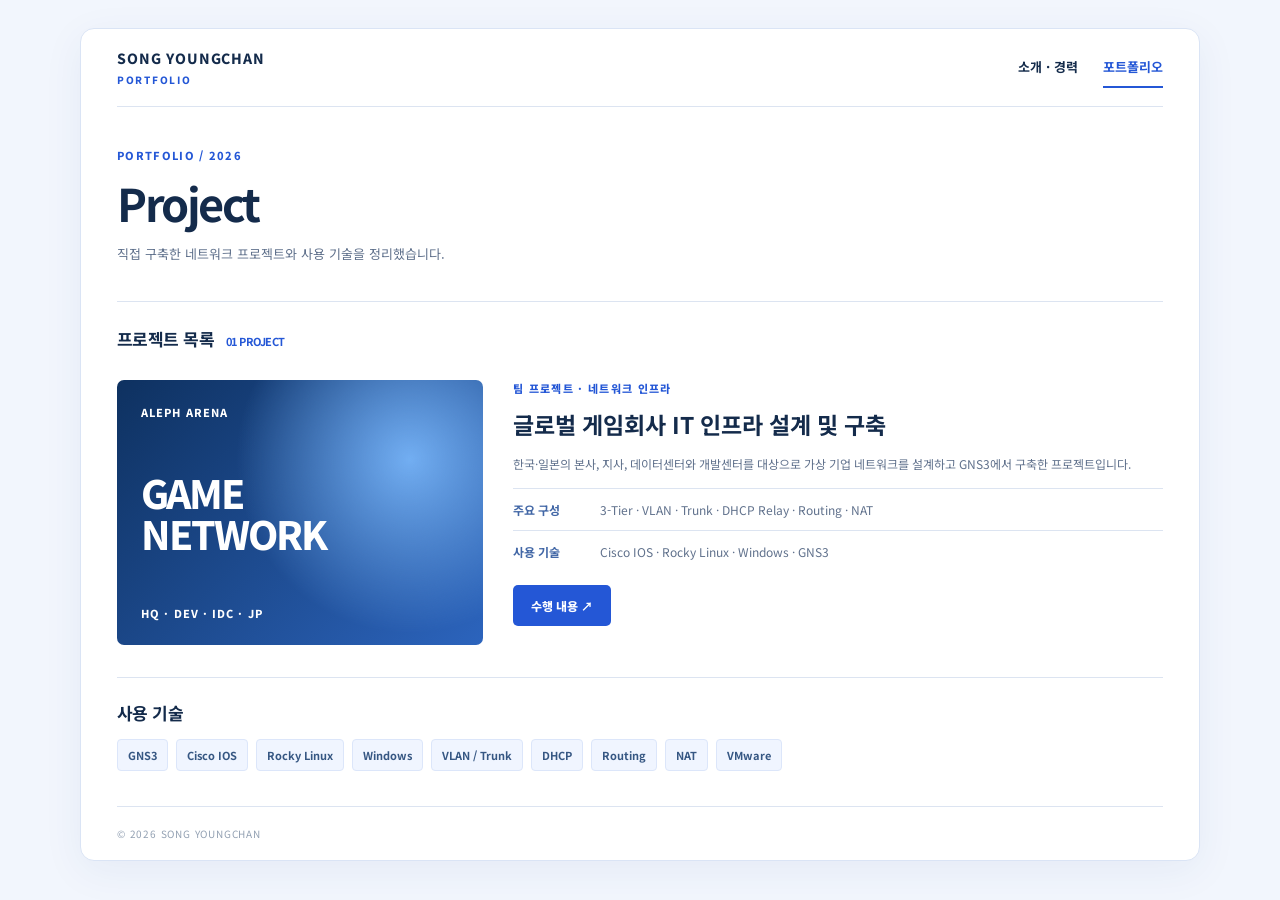
==== projects.html @ 7cbfdf8c "Expand game network project modal with design implementation incidents and verification" ====
<!doctype html><html lang="ko"><head><meta charset="utf-8"><meta name="viewport" content="width=device-width,initial-scale=1"><meta name="theme-color" content="#f7f9fc"><meta name="description" content="송영찬의 글로벌 게임회사 네트워크 구축 포트폴리오"><title>송영찬 | 포트폴리오</title><link rel="stylesheet" href="style.css"><script src="script.js" defer></script></head><body><div class="wrap"><header class="header"><a class="logo" href="index.html">SONG YOUNGCHAN <span>PORTFOLIO</span></a><nav><a href="index.html">소개 · 경력</a><a class="active" href="projects.html">포트폴리오</a></nav></header><main><section class="projects-heading"><p class="eyebrow">PORTFOLIO / 2026</p><h1>Project</h1><p>직접 구축한 네트워크 프로젝트와 사용 기술을 정리했습니다.</p></section><section class="panel project-list"><h2>프로젝트 목록 <small>01 PROJECT</small></h2><article class="project-row"><div class="project-cover" aria-hidden="true"><div class="cover-label">ALEPH ARENA</div><div class="cover-title">GAME<br>NETWORK</div><div class="cover-caption">HQ · DEV · IDC · JP</div></div><div class="project-info"><p class="eyebrow">팀 프로젝트 · 네트워크 인프라</p><h3>글로벌 게임회사 IT 인프라 설계 및 구축</h3><p>한국·일본의 본사, 지사, 데이터센터와 개발센터를 대상으로 가상 기업 네트워크를 설계하고 GNS3에서 구축한 프로젝트입니다.</p><div class="detail-line"><b>주요 구성</b><span>3-Tier · VLAN · Trunk · DHCP Relay · Routing · NAT</span></div><div class="detail-line"><b>사용 기술</b><span>Cisco IOS · Rocky Linux · Windows · GNS3</span></div><button class="primary detail-open" type="button" data-modal-open>수행 내용 ↗</button></div></article></section><section class="panel skills"><h2>사용 기술</h2><div class="tags"><span>GNS3</span><span>Cisco IOS</span><span>Rocky Linux</span><span>Windows</span><span>VLAN / Trunk</span><span>DHCP</span><span>Routing</span><span>NAT</span><span>VMware</span></div></section></main><footer>© 2026 SONG YOUNGCHAN</footer></div><div class="modal-backdrop" data-modal hidden><section class="modal" role="dialog" aria-modal="true" aria-labelledby="modalTitle" tabindex="-1"><div class="modal-head"><div><p class="eyebrow">PROJECT DETAILS / NETWORK</p><h2 id="modalTitle">글로벌 게임회사 IT 인프라 설계 및 구축</h2></div><button class="close" type="button" aria-label="상세 내용 닫기" data-modal-close>✕</button></div><div class="modal-body">
<div class="detail-block"><h3>01. 프로젝트 개요와 목표</h3><p>글로벌 게임 서비스를 제공하는 가상의 기업을 대상으로 한국 본사(HQ), 개발센터(DEV), 데이터센터(IDC), 일본 지사(JP)를 포함한 네트워크 인프라를 설계·구축했습니다. 기업의 부서별 네트워크 분리, 사용자 IP 자동 할당, 거점 간 통신 및 서버 접근을 고려한 실습 프로젝트입니다.</p><p class="detail-subnote">주요 수행 범위는 GNS3 기반 본사 네트워크의 설계·구축 및 통신 장애 점검입니다. 다른 거점은 전체 구성 범위에 포함되지만, 모든 구간의 최종 동작을 확인한 것으로 표기하지 않습니다.</p></div>
<div class="detail-block"><h3>02. 담당 업무 및 수행 내용</h3><ul><li>가상 게임회사 조직 구조를 반영한 네트워크 토폴로지와 부서별 VLAN/IP 계획 수립</li><li>HQ의 Core–Distribution–Access 3계층 스위치 구성 및 장비 연결</li><li>액세스 스위치 포트의 부서별 VLAN 할당과 상위 스위치 Trunk 설정</li><li>DHCP 서버와 VLAN별 DHCP Relay 구성 및 사용자 단말의 주소 할당 확인</li><li>라우터 기본 경로, 내부 라우팅 및 NAT 연동 실습</li><li>VPCS와 Windows 테스트 PC를 활용한 IP·게이트웨이·ping 점검</li><li>장애 발생 시 ARP, 인터페이스 상태, 라우팅 테이블 및 DHCP 흐름 분석</li></ul></div>
<div class="detail-block"><h3>03. 네트워크 설계</h3><div class="detail-table"><div><b>전체 구조</b><span>HQ / DEV / IDC / JP 거점으로 구분한 글로벌 게임회사 인프라</span></div><div><b>본사 구조</b><span>Core–Distribution–Access 3-Tier 구조로 장비 역할 분리</span></div><div><b>부서별 분리</b><span>VLAN 10~100을 업무 부서에 배정하고, VLAN 110 서버망과 VLAN 199 관리망을 별도로 계획</span></div><div><b>IP 할당</b><span>사용자 단말은 DHCP, 주요 서버와 네트워크 장비는 관리 가능한 주소 체계로 구분</span></div><div><b>테스트 환경</b><span>전체 인원 규모를 PC 수만큼 복제하지 않고 부서별 대표 VPCS와 Windows PC로 통신 검증</span></div></div><p class="detail-subnote">설계 이유: 3계층 구조로 스위치 역할을 분리하고, VLAN을 통해 부서 간 브로드캐스트 영역을 나눴습니다. 대표 단말 방식은 GNS3 실습 환경의 자원 사용을 줄이면서 부서별 IP 할당과 통신 경로를 확인하기 위한 선택입니다.</p></div>
<div class="detail-block"><h3>04. 구현 및 설정 작업</h3><ul><li><b>VLAN 및 Trunk:</b> 부서별 액세스 포트 VLAN 할당, Distribution·Core 연결 포트의 Trunk 구성</li><li><b>DHCP:</b> Rocky Linux 기반 DHCP 서버와 상위 L3 인터페이스의 DHCP Relay 설정, 클라이언트 주소 할당 테스트</li><li><b>라우팅:</b> HQ 라우터와 ISP 방향 연결, 기본 경로 및 내부 경로 점검</li><li><b>NAT 및 외부 연결:</b> 외부 구간 연결을 위한 NAT·게이트웨이 구성 실습과 통신 테스트</li><li><b>운영 점검:</b> <code>show ip interface brief</code>, <code>show ip route</code>, <code>show mac-address-table</code>, <code>arp</code>, <code>ping</code> 등으로 상태 확인</li></ul></div>
<div class="detail-block"><h3>05. 문제 발생 및 해결 과정</h3><div class="issue"><h4>사례 A · DHCP 주소 미할당</h4><p><b>증상:</b> 본사 일부 부서 단말에서 DHCP 주소를 받지 못해 통신이 진행되지 않았습니다.</p><p><b>점검:</b> VLAN 포트 소속, Trunk 연결, DHCP Relay 설정과 DHCP Discover 흐름을 확인했습니다.</p><p><b>조치 및 결과:</b> 연결 및 설정 상태를 재점검해 DHCP 동작을 복구한 기록이 있습니다. 일부 다른 구역의 할당 장애는 당시 추가 확인이 필요했으므로 전체 부서 해결로 표현하지 않습니다.</p></div><div class="issue"><h4>사례 B · 내부 통신은 되지만 외부 ping 실패</h4><p><b>증상:</b> 내부 장비 간 통신은 가능했으나 외부 주소(8.8.8.8)로의 ping이 실패했습니다.</p><p><b>점검:</b> HQ–ISP 연결, 기본 경로, 게이트웨이와 NAT 구성 여부를 확인했습니다.</p><p><b>조치 및 결과:</b> 기본 경로를 재구성하고 내부 ping 성공을 재확인했습니다. 외부 인터넷 통신의 최종 성공은 확인된 자료가 없어 완료로 표기하지 않습니다.</p></div><div class="issue"><h4>사례 C · ARP incomplete 및 인터페이스 상태 문제</h4><p><b>증상:</b> ARP 항목이 incomplete로 표시되거나 연결 인터페이스 상태가 비정상적으로 나타났습니다.</p><p><b>점검:</b> 연결 포트 상태, VLAN 및 상대 장비 인터페이스를 확인했습니다.</p><p><b>조치 및 결과:</b> 관련 인터페이스의 shutdown/no shutdown과 연결 상태 점검 후 통신을 복구한 사례가 있습니다.</p></div></div>
<div class="detail-block"><h3>06. 테스트 및 검증 결과</h3><div class="detail-table"><div><b>확인됨</b><span>HQ 일부 대표 PC의 DHCP 주소 수신 및 내부 ping 성공</span></div><div><b>확인됨</b><span>VLAN/Trunk 구성, 라우팅·인터페이스 상태 출력 기반 점검 수행</span></div><div><b>부분 확인</b><span>DHCP 장애 복구, ARP 및 인터페이스 장애 점검 사례</span></div><div><b>미확인</b><span>모든 거점 간 종단 간 연결, 외부 인터넷 최종 통신 성공, 전체 서버 서비스 동작</span></div></div><p class="detail-subnote">기존 실습 VM 일부가 정리되어 현재 모든 결과를 동일한 환경에서 재검증한 상태는 아닙니다. 검증 캡처와 토폴로지 원본은 확보한 자료를 확인한 뒤 추가할 예정입니다.</p></div>
<div class="detail-block"><h3>07. 프로젝트를 통해 배운 점</h3><p>네트워크는 단순히 장비를 연결하는 것으로 끝나지 않는다는 점을 배웠습니다. VLAN, DHCP, 라우팅, NAT가 각각 정상이어도 연결 경로 중 하나가 어긋나면 전체 통신이 실패할 수 있었습니다. 그래서 장애가 발생하면 증상부터 확인하고, L2 연결·IP 할당·게이트웨이·라우팅 순으로 원인을 좁히는 점검 방식을 실습했습니다.</p></div>
<div class="detail-block"><h3>사용 기술 및 도구</h3><div class="tags"><span>GNS3</span><span>Cisco IOS</span><span>Rocky Linux</span><span>Windows / VPCS</span><span>3-Tier</span><span>VLAN / Trunk</span><span>DHCP Relay</span><span>Routing</span><span>NAT</span><span>ARP / Ping</span></div></div>
</div></div></section></div></body></html>
---- style.css ----
@import url('https://fonts.googleapis.com/css2?family=Noto+Sans+KR:wght@400;500;600;700;800&display=swap');:root{--ink:#142b4b;--blue:#2457d6;--line:#dce4f1;--muted:#60718c}*{box-sizing:border-box}html{scroll-behavior:smooth}body{margin:0;background:#f2f6fd;color:var(--ink);font-family:"Noto Sans KR",Arial,sans-serif;font-size:14px;word-break:keep-all}button{font:inherit;cursor:pointer}a{text-decoration:none;color:inherit}button:focus-visible,a:focus-visible{outline:3px solid #79a8ff;outline-offset:3px}.wrap{max-width:1120px;margin:28px auto;background:#fff;border:1px solid #dae4f5;border-radius:14px;box-shadow:0 10px 40px #183e7910;padding:0 36px}.header{height:78px;display:flex;align-items:center;justify-content:space-between;border-bottom:1px solid var(--line);gap:18px}.logo{font-size:14px;font-weight:800;letter-spacing:.06em}.logo span{display:block;font-size:10px;color:var(--blue);letter-spacing:.17em;margin-top:4px}.header nav{display:flex;gap:25px;font-size:13px;font-weight:700}.header nav a{padding:10px 0}.header nav a.active{color:var(--blue);border-bottom:2px solid var(--blue)}.intro{padding:38px 0 34px;border-bottom:1px solid var(--line)}.eyebrow{font-size:11px;font-weight:800;letter-spacing:.12em;color:var(--blue);margin:0 0 12px}.intro h1,.projects-heading h1{font-size:38px;line-height:1.25;letter-spacing:-.055em;margin:0 0 12px}.intro h1 span{font-size:17px;font-weight:500;color:#8a99ac;letter-spacing:0;margin-left:10px}.intro>p:not(.eyebrow){max-width:750px;line-height:1.9;color:var(--muted);margin:0 0 20px}.primary{display:inline-block;background:var(--blue);color:white;border:0;border-radius:5px;padding:12px 18px;font-size:12px;font-weight:800}.primary:hover{background:#1746b9}.twocol{display:grid;grid-template-columns:1.15fr 1fr;gap:26px;padding:28px 0}.panel{min-width:0}.panel h2{font-size:17px;margin:0 0 14px;letter-spacing:-.03em}.panel h2 small{font-size:11px;color:var(--blue);margin-left:7px}.entry{border-top:1px solid var(--line);padding:15px 0;display:flex;gap:16px;align-items:start}.entry time{font-size:11px;color:var(--muted);white-space:nowrap;min-width:123px;padding-top:2px}.entry strong{font-size:13px}.entry p{margin:6px 0 0;font-size:11px;line-height:1.8;color:var(--muted)}.subhead{margin-top:24px!important}.tags{display:flex;flex-wrap:wrap;gap:8px}.tags span{padding:7px 10px;background:#f0f5ff;border:1px solid #dce6fa;border-radius:4px;color:#365783;font-size:11px;font-weight:700}footer{border-top:1px solid var(--line);padding:19px 0;color:#92a0b2;font-size:10px;letter-spacing:.08em}.projects-heading{padding:40px 0 25px}.projects-heading h1{font-size:45px}.projects-heading>p:last-child{color:var(--muted);font-size:13px}.project-list{border-top:1px solid var(--line);padding:24px 0}.project-row{display:grid;grid-template-columns:35% 1fr;gap:30px;padding:15px 0 8px}.project-cover{background:radial-gradient(circle at 80% 30%,#72aef2,transparent 50%),linear-gradient(135deg,#0e3160,#2c64bd);border-radius:7px;color:white;min-height:265px;padding:24px;display:flex;flex-direction:column;justify-content:space-between;overflow:hidden}.cover-label,.cover-caption{font-size:11px;letter-spacing:.1em;font-weight:800}.cover-title{font-size:39px;line-height:1.05;font-weight:800;letter-spacing:-.05em}.project-info h3{font-size:23px;margin:8px 0 13px;line-height:1.4}.project-info>p:not(.eyebrow){color:var(--muted);font-size:12px;line-height:1.85}.detail-line{border-top:1px solid var(--line);padding:12px 0;display:grid;grid-template-columns:75px 1fr;gap:12px;font-size:12px}.detail-line b{color:#4267a6}.detail-line span{color:var(--muted)}.detail-open{margin-top:13px}.skills{border-top:1px solid var(--line);padding:22px 0 35px}.modal-backdrop[hidden]{display:none}.modal-backdrop{position:fixed;inset:0;z-index:100;background:#071b39b5;display:flex;justify-content:center;align-items:center;padding:20px}.modal{width:min(760px,100%);max-height:min(85vh,850px);overflow:auto;background:#fff;border-radius:12px;box-shadow:0 25px 75px #081c3870;padding:30px 34px;outline:none}.modal-head{display:flex;align-items:start;justify-content:space-between;gap:15px;border-bottom:1px solid var(--line);padding-bottom:15px}.modal-head h2{font-size:23px;margin:0;line-height:1.5}.close{flex:none;border:1px solid var(--line);background:#f4f7fc;border-radius:5px;padding:8px 11px}.modal-body{padding-top:7px}.detail-block{border-bottom:1px solid var(--line);padding:17px 0}.detail-block:last-child{border:0}.detail-block h3{font-size:15px;margin:0 0 9px}.detail-block p,.detail-block li{font-size:12px;color:var(--muted);line-height:1.95}.detail-block p{margin:0}.detail-block ul{margin:0;padding-left:20px}@media(max-width:760px){.wrap{margin:0;border-radius:0;padding:0 18px}.header{height:68px}.logo{font-size:11px}.header nav{gap:13px;font-size:11px}.intro h1{font-size:32px}.intro h1 span{display:block;margin:8px 0 0}.twocol{grid-template-columns:1fr;gap:18px}.entry time{min-width:113px}.project-row{grid-template-columns:1fr;gap:18px}.project-cover{min-height:200px}.cover-title{font-size:34px}.modal{padding:21px}.modal-head h2{font-size:18px}}@media(prefers-reduced-motion:reduce){html{scroll-behavior:auto}}
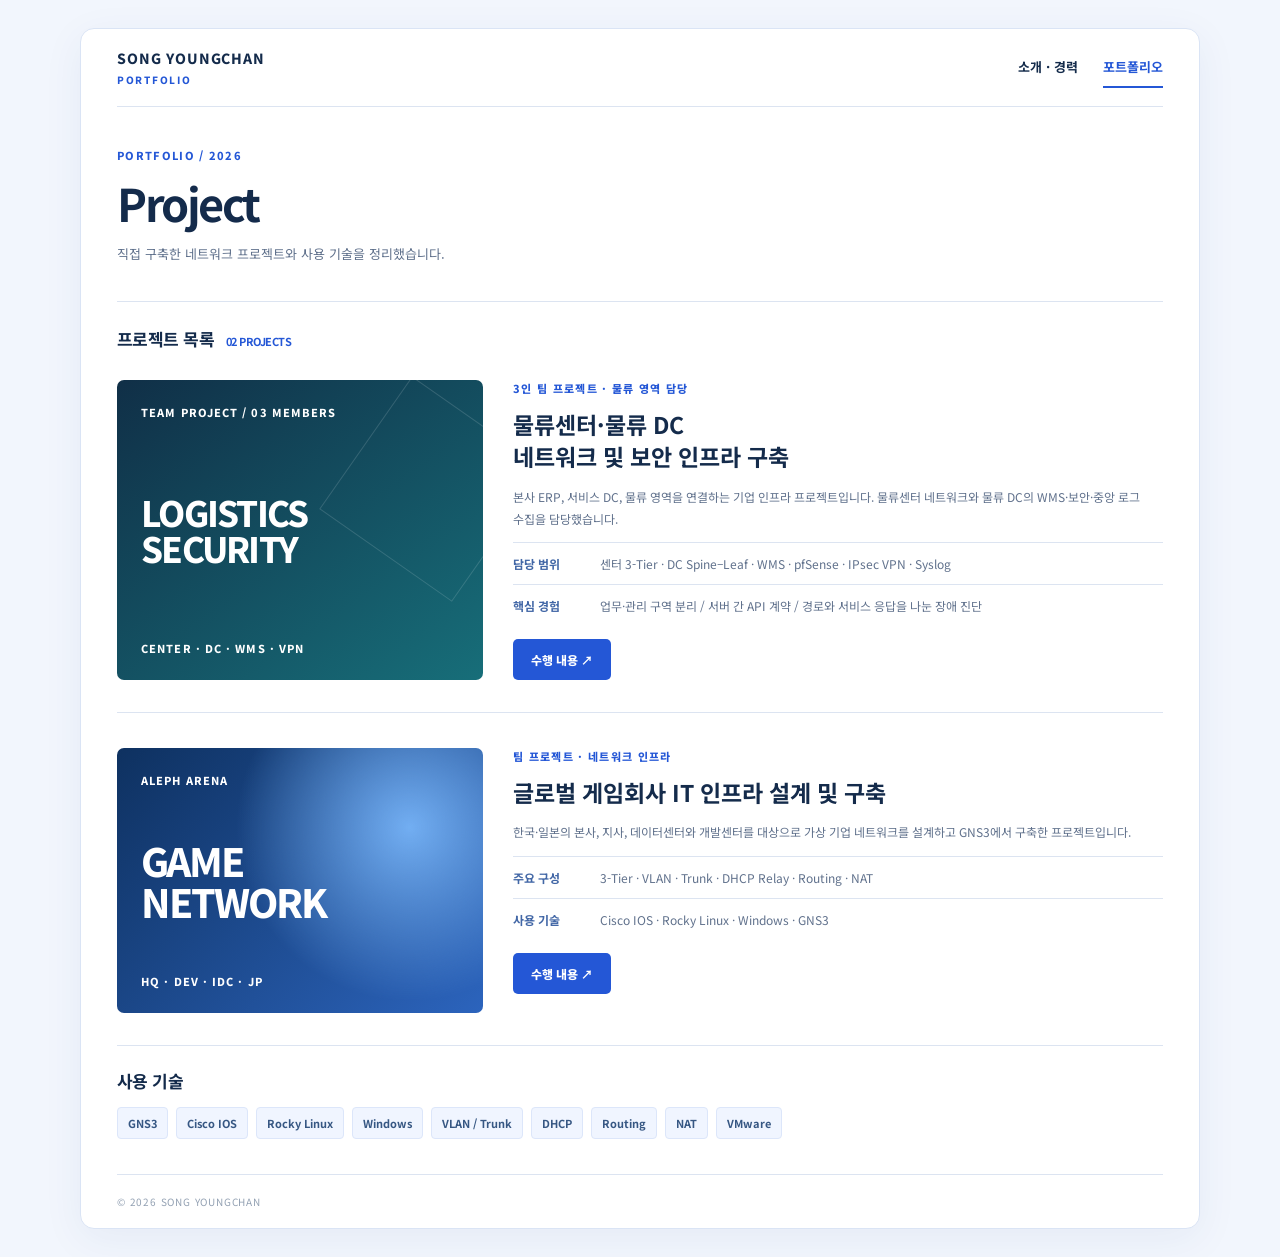
==== commit f3e4a21a: "Add three-person logistics infrastructure case study" ====
--- a/projects.html
+++ b/projects.html
@@ -1,10 +1,28 @@
-<!doctype html><html lang="ko"><head><meta charset="utf-8"><meta name="viewport" content="width=device-width,initial-scale=1"><meta name="theme-color" content="#f7f9fc"><meta name="description" content="송영찬의 글로벌 게임회사 네트워크 구축 포트폴리오"><title>송영찬 | 포트폴리오</title><link rel="stylesheet" href="style.css"><script src="script.js" defer></script></head><body><div class="wrap"><header class="header"><a class="logo" href="index.html">SONG YOUNGCHAN <span>PORTFOLIO</span></a><nav><a href="index.html">소개 · 경력</a><a class="active" href="projects.html">포트폴리오</a></nav></header><main><section class="projects-heading"><p class="eyebrow">PORTFOLIO / 2026</p><h1>Project</h1><p>직접 구축한 네트워크 프로젝트와 사용 기술을 정리했습니다.</p></section><section class="panel project-list"><h2>프로젝트 목록 <small>01 PROJECT</small></h2><article class="project-row"><div class="project-cover" aria-hidden="true"><div class="cover-label">ALEPH ARENA</div><div class="cover-title">GAME<br>NETWORK</div><div class="cover-caption">HQ · DEV · IDC · JP</div></div><div class="project-info"><p class="eyebrow">팀 프로젝트 · 네트워크 인프라</p><h3>글로벌 게임회사 IT 인프라 설계 및 구축</h3><p>한국·일본의 본사, 지사, 데이터센터와 개발센터를 대상으로 가상 기업 네트워크를 설계하고 GNS3에서 구축한 프로젝트입니다.</p><div class="detail-line"><b>주요 구성</b><span>3-Tier · VLAN · Trunk · DHCP Relay · Routing · NAT</span></div><div class="detail-line"><b>사용 기술</b><span>Cisco IOS · Rocky Linux · Windows · GNS3</span></div><button class="primary detail-open" type="button" data-modal-open>수행 내용 ↗</button></div></article></section><section class="panel skills"><h2>사용 기술</h2><div class="tags"><span>GNS3</span><span>Cisco IOS</span><span>Rocky Linux</span><span>Windows</span><span>VLAN / Trunk</span><span>DHCP</span><span>Routing</span><span>NAT</span><span>VMware</span></div></section></main><footer>© 2026 SONG YOUNGCHAN</footer></div><div class="modal-backdrop" data-modal hidden><section class="modal" role="dialog" aria-modal="true" aria-labelledby="modalTitle" tabindex="-1"><div class="modal-head"><div><p class="eyebrow">PROJECT DETAILS / NETWORK</p><h2 id="modalTitle">글로벌 게임회사 IT 인프라 설계 및 구축</h2></div><button class="close" type="button" aria-label="상세 내용 닫기" data-modal-close>✕</button></div><div class="modal-body">
-<div class="detail-block"><h3>01. 프로젝트 개요와 목표</h3><p>글로벌 게임 서비스를 제공하는 가상의 기업을 대상으로 한국 본사(HQ), 개발센터(DEV), 데이터센터(IDC), 일본 지사(JP)를 포함한 네트워크 인프라를 설계·구축했습니다. 기업의 부서별 네트워크 분리, 사용자 IP 자동 할당, 거점 간 통신 및 서버 접근을 고려한 실습 프로젝트입니다.</p><p class="detail-subnote">주요 수행 범위는 GNS3 기반 본사 네트워크의 설계·구축 및 통신 장애 점검입니다. 다른 거점은 전체 구성 범위에 포함되지만, 모든 구간의 최종 동작을 확인한 것으로 표기하지 않습니다.</p></div>
-<div class="detail-block"><h3>02. 담당 업무 및 수행 내용</h3><ul><li>가상 게임회사 조직 구조를 반영한 네트워크 토폴로지와 부서별 VLAN/IP 계획 수립</li><li>HQ의 Core–Distribution–Access 3계층 스위치 구성 및 장비 연결</li><li>액세스 스위치 포트의 부서별 VLAN 할당과 상위 스위치 Trunk 설정</li><li>DHCP 서버와 VLAN별 DHCP Relay 구성 및 사용자 단말의 주소 할당 확인</li><li>라우터 기본 경로, 내부 라우팅 및 NAT 연동 실습</li><li>VPCS와 Windows 테스트 PC를 활용한 IP·게이트웨이·ping 점검</li><li>장애 발생 시 ARP, 인터페이스 상태, 라우팅 테이블 및 DHCP 흐름 분석</li></ul></div>
-<div class="detail-block"><h3>03. 네트워크 설계</h3><div class="detail-table"><div><b>전체 구조</b><span>HQ / DEV / IDC / JP 거점으로 구분한 글로벌 게임회사 인프라</span></div><div><b>본사 구조</b><span>Core–Distribution–Access 3-Tier 구조로 장비 역할 분리</span></div><div><b>부서별 분리</b><span>VLAN 10~100을 업무 부서에 배정하고, VLAN 110 서버망과 VLAN 199 관리망을 별도로 계획</span></div><div><b>IP 할당</b><span>사용자 단말은 DHCP, 주요 서버와 네트워크 장비는 관리 가능한 주소 체계로 구분</span></div><div><b>테스트 환경</b><span>전체 인원 규모를 PC 수만큼 복제하지 않고 부서별 대표 VPCS와 Windows PC로 통신 검증</span></div></div><p class="detail-subnote">설계 이유: 3계층 구조로 스위치 역할을 분리하고, VLAN을 통해 부서 간 브로드캐스트 영역을 나눴습니다. 대표 단말 방식은 GNS3 실습 환경의 자원 사용을 줄이면서 부서별 IP 할당과 통신 경로를 확인하기 위한 선택입니다.</p></div>
-<div class="detail-block"><h3>04. 구현 및 설정 작업</h3><ul><li><b>VLAN 및 Trunk:</b> 부서별 액세스 포트 VLAN 할당, Distribution·Core 연결 포트의 Trunk 구성</li><li><b>DHCP:</b> Rocky Linux 기반 DHCP 서버와 상위 L3 인터페이스의 DHCP Relay 설정, 클라이언트 주소 할당 테스트</li><li><b>라우팅:</b> HQ 라우터와 ISP 방향 연결, 기본 경로 및 내부 경로 점검</li><li><b>NAT 및 외부 연결:</b> 외부 구간 연결을 위한 NAT·게이트웨이 구성 실습과 통신 테스트</li><li><b>운영 점검:</b> <code>show ip interface brief</code>, <code>show ip route</code>, <code>show mac-address-table</code>, <code>arp</code>, <code>ping</code> 등으로 상태 확인</li></ul></div>
-<div class="detail-block"><h3>05. 문제 발생 및 해결 과정</h3><div class="issue"><h4>사례 A · DHCP 주소 미할당</h4><p><b>증상:</b> 본사 일부 부서 단말에서 DHCP 주소를 받지 못해 통신이 진행되지 않았습니다.</p><p><b>점검:</b> VLAN 포트 소속, Trunk 연결, DHCP Relay 설정과 DHCP Discover 흐름을 확인했습니다.</p><p><b>조치 및 결과:</b> 연결 및 설정 상태를 재점검해 DHCP 동작을 복구한 기록이 있습니다. 일부 다른 구역의 할당 장애는 당시 추가 확인이 필요했으므로 전체 부서 해결로 표현하지 않습니다.</p></div><div class="issue"><h4>사례 B · 내부 통신은 되지만 외부 ping 실패</h4><p><b>증상:</b> 내부 장비 간 통신은 가능했으나 외부 주소(8.8.8.8)로의 ping이 실패했습니다.</p><p><b>점검:</b> HQ–ISP 연결, 기본 경로, 게이트웨이와 NAT 구성 여부를 확인했습니다.</p><p><b>조치 및 결과:</b> 기본 경로를 재구성하고 내부 ping 성공을 재확인했습니다. 외부 인터넷 통신의 최종 성공은 확인된 자료가 없어 완료로 표기하지 않습니다.</p></div><div class="issue"><h4>사례 C · ARP incomplete 및 인터페이스 상태 문제</h4><p><b>증상:</b> ARP 항목이 incomplete로 표시되거나 연결 인터페이스 상태가 비정상적으로 나타났습니다.</p><p><b>점검:</b> 연결 포트 상태, VLAN 및 상대 장비 인터페이스를 확인했습니다.</p><p><b>조치 및 결과:</b> 관련 인터페이스의 shutdown/no shutdown과 연결 상태 점검 후 통신을 복구한 사례가 있습니다.</p></div></div>
-<div class="detail-block"><h3>06. 테스트 및 검증 결과</h3><div class="detail-table"><div><b>확인됨</b><span>HQ 일부 대표 PC의 DHCP 주소 수신 및 내부 ping 성공</span></div><div><b>확인됨</b><span>VLAN/Trunk 구성, 라우팅·인터페이스 상태 출력 기반 점검 수행</span></div><div><b>부분 확인</b><span>DHCP 장애 복구, ARP 및 인터페이스 장애 점검 사례</span></div><div><b>미확인</b><span>모든 거점 간 종단 간 연결, 외부 인터넷 최종 통신 성공, 전체 서버 서비스 동작</span></div></div><p class="detail-subnote">기존 실습 VM 일부가 정리되어 현재 모든 결과를 동일한 환경에서 재검증한 상태는 아닙니다. 검증 캡처와 토폴로지 원본은 확보한 자료를 확인한 뒤 추가할 예정입니다.</p></div>
-<div class="detail-block"><h3>07. 프로젝트를 통해 배운 점</h3><p>네트워크는 단순히 장비를 연결하는 것으로 끝나지 않는다는 점을 배웠습니다. VLAN, DHCP, 라우팅, NAT가 각각 정상이어도 연결 경로 중 하나가 어긋나면 전체 통신이 실패할 수 있었습니다. 그래서 장애가 발생하면 증상부터 확인하고, L2 연결·IP 할당·게이트웨이·라우팅 순으로 원인을 좁히는 점검 방식을 실습했습니다.</p></div>
-<div class="detail-block"><h3>사용 기술 및 도구</h3><div class="tags"><span>GNS3</span><span>Cisco IOS</span><span>Rocky Linux</span><span>Windows / VPCS</span><span>3-Tier</span><span>VLAN / Trunk</span><span>DHCP Relay</span><span>Routing</span><span>NAT</span><span>ARP / Ping</span></div></div>
-</div></div></section></div></body></html>+<!doctype html><html lang="ko"><head><meta charset="utf-8"><meta name="viewport" content="width=device-width,initial-scale=1"><meta name="theme-color" content="#f7f9fc"><meta name="description" content="송영찬의 네트워크·보안 인프라 구축 포트폴리오"><title>송영찬 | 포트폴리오</title><link rel="stylesheet" href="style.css"><script src="script.js" defer></script></head><body><div class="wrap"><header class="header"><a class="logo" href="index.html">SONG YOUNGCHAN <span>PORTFOLIO</span></a><nav><a href="index.html">소개 · 경력</a><a class="active" href="projects.html">포트폴리오</a></nav></header><main><section class="projects-heading"><p class="eyebrow">PORTFOLIO / 2026</p><h1>Project</h1><p>직접 구축한 네트워크 프로젝트와 사용 기술을 정리했습니다.</p></section><section class="panel project-list"><h2>프로젝트 목록 <small>02 PROJECTS</small></h2><article class="project-row logistics-row"><a class="project-cover logistics-cover" href="#logistics" data-modal-open="logistics" aria-label="물류 인프라 프로젝트 상세 보기"><div class="cover-label">TEAM PROJECT / 03 MEMBERS</div><div class="cover-title">LOGISTICS<br>SECURITY</div><div class="cover-caption">CENTER · DC · WMS · VPN</div></a><div class="project-info"><p class="eyebrow">3인 팀 프로젝트 · 물류 영역 담당</p><h3>물류센터·물류 DC<br>네트워크 및 보안 인프라 구축</h3><p>본사 ERP, 서비스 DC, 물류 영역을 연결하는 기업 인프라 프로젝트입니다. 물류센터 네트워크와 물류 DC의 WMS·보안·중앙 로그 수집을 담당했습니다.</p><div class="detail-line"><b>담당 범위</b><span>센터 3-Tier · DC Spine–Leaf · WMS · pfSense · IPsec VPN · Syslog</span></div><div class="detail-line"><b>핵심 경험</b><span>업무·관리 구역 분리 / 서버 간 API 계약 / 경로와 서비스 응답을 나눈 장애 진단</span></div><button class="primary detail-open" type="button" data-modal-open="logistics">수행 내용 ↗</button></div></article><article class="project-row"><div class="project-cover" aria-hidden="true"><div class="cover-label">ALEPH ARENA</div><div class="cover-title">GAME<br>NETWORK</div><div class="cover-caption">HQ · DEV · IDC · JP</div></div><div class="project-info"><p class="eyebrow">팀 프로젝트 · 네트워크 인프라</p><h3>글로벌 게임회사 IT 인프라 설계 및 구축</h3><p>한국·일본의 본사, 지사, 데이터센터와 개발센터를 대상으로 가상 기업 네트워크를 설계하고 GNS3에서 구축한 프로젝트입니다.</p><div class="detail-line"><b>주요 구성</b><span>3-Tier · VLAN · Trunk · DHCP Relay · Routing · NAT</span></div><div class="detail-line"><b>사용 기술</b><span>Cisco IOS · Rocky Linux · Windows · GNS3</span></div><button class="primary detail-open" type="button" data-modal-open>수행 내용 ↗</button></div></article></section><section class="panel skills"><h2>사용 기술</h2><div class="tags"><span>GNS3</span><span>Cisco IOS</span><span>Rocky Linux</span><span>Windows</span><span>VLAN / Trunk</span><span>DHCP</span><span>Routing</span><span>NAT</span><span>VMware</span></div></section></main><footer>© 2026 SONG YOUNGCHAN</footer></div><div class="modal-backdrop" data-modal hidden><section class="modal" role="dialog" aria-modal="true" aria-labelledby="modalTitle" tabindex="-1"><div class="modal-head"><div><p class="eyebrow">PROJECT DETAILS / NETWORK</p><h2 id="modalTitle">글로벌 게임회사 IT 인프라 설계 및 구축</h2></div><button class="close" type="button" aria-label="상세 내용 닫기" data-modal-close>✕</button></div><div class="case-tabs" role="tablist" aria-label="프로젝트 상세 항목"><button type="button" class="case-tab active" role="tab" aria-selected="true" data-case-tab="overview">전체 구성도</button><button type="button" class="case-tab" role="tab" aria-selected="false" data-case-tab="work">수행 내용</button><button type="button" class="case-tab" role="tab" aria-selected="false" data-case-tab="design">설계</button><button type="button" class="case-tab" role="tab" aria-selected="false" data-case-tab="implementation">구현</button><button type="button" class="case-tab" role="tab" aria-selected="false" data-case-tab="issues">문제 및 해결</button><button type="button" class="case-tab" role="tab" aria-selected="false" data-case-tab="verification">테스트 결과</button></div><div class="modal-body">
+<div class="detail-block case-panel" data-case-panel="overview"><figure class="hq-topology-figure"><a href="hq-topology.png" target="_blank" rel="noopener"><img src="hq-topology.png" alt="GNS3 HQ 전체 토폴로지: 라우터, Core, Distribution, Access 스위치와 대표 PC 연결 구조" loading="lazy" onerror="this.closest(&quot;figure&quot;).hidden=true"></a><figcaption>GNS3 HQ 전체 구성도 · 클릭하면 원본 이미지가 열립니다.</figcaption></figure><h3>01. 프로젝트 개요와 목표</h3><p>글로벌 게임 서비스를 제공하는 가상의 기업을 대상으로 한국 본사(HQ), 개발센터(DEV), 데이터센터(IDC), 일본 지사(JP)를 포함한 네트워크 인프라를 설계·구축했습니다. 기업의 부서별 네트워크 분리, 사용자 IP 자동 할당, 거점 간 통신 및 서버 접근을 고려한 실습 프로젝트입니다.</p><p class="detail-subnote">주요 수행 범위는 GNS3 기반 본사 네트워크의 설계·구축 및 통신 장애 점검입니다. 다른 거점은 전체 구성 범위에 포함되지만, 모든 구간의 최종 동작을 확인한 것으로 표기하지 않습니다.</p></div>
+<div class="detail-block case-panel" data-case-panel="work" hidden><h3>02. 담당 업무 및 수행 내용</h3><ul><li>가상 게임회사 조직 구조를 반영한 네트워크 토폴로지와 부서별 VLAN/IP 계획 수립</li><li>HQ의 Core–Distribution–Access 3계층 스위치 구성 및 장비 연결</li><li>액세스 스위치 포트의 부서별 VLAN 할당과 상위 스위치 Trunk 설정</li><li>DHCP 서버와 VLAN별 DHCP Relay 구성 및 사용자 단말의 주소 할당 확인</li><li>라우터 기본 경로, 내부 라우팅 및 NAT 연동 실습</li><li>VPCS와 Windows 테스트 PC를 활용한 IP·게이트웨이·ping 점검</li><li>장애 발생 시 ARP, 인터페이스 상태, 라우팅 테이블 및 DHCP 흐름 분석</li></ul></div>
+<div class="detail-block case-panel" data-case-panel="design" hidden><h3>03. 네트워크 설계</h3><div class="detail-table"><div><b>전체 구조</b><span>HQ / DEV / IDC / JP 거점으로 구분한 글로벌 게임회사 인프라</span></div><div><b>본사 구조</b><span>Core–Distribution–Access 3-Tier 구조로 장비 역할 분리</span></div><div><b>부서별 분리</b><span>VLAN 10~100을 업무 부서에 배정하고, VLAN 110 서버망과 VLAN 199 관리망을 별도로 계획</span></div><div><b>IP 할당</b><span>사용자 단말은 DHCP, 주요 서버와 네트워크 장비는 관리 가능한 주소 체계로 구분</span></div><div><b>테스트 환경</b><span>전체 인원 규모를 PC 수만큼 복제하지 않고 부서별 대표 VPCS와 Windows PC로 통신 검증</span></div></div><p class="detail-subnote">설계 이유: 3계층 구조로 스위치 역할을 분리하고, VLAN을 통해 부서 간 브로드캐스트 영역을 나눴습니다. 대표 단말 방식은 GNS3 실습 환경의 자원 사용을 줄이면서 부서별 IP 할당과 통신 경로를 확인하기 위한 선택입니다.</p></div>
+<div class="detail-block case-panel" data-case-panel="implementation" hidden><h3>04. 구현 및 설정 작업</h3><ul><li><b>VLAN 및 Trunk:</b> 부서별 액세스 포트 VLAN 할당, Distribution·Core 연결 포트의 Trunk 구성</li><li><b>DHCP:</b> Rocky Linux 기반 DHCP 서버와 상위 L3 인터페이스의 DHCP Relay 설정, 클라이언트 주소 할당 테스트</li><li><b>라우팅:</b> HQ 라우터와 ISP 방향 연결, 기본 경로 및 내부 경로 점검</li><li><b>NAT 및 외부 연결:</b> 외부 구간 연결을 위한 NAT·게이트웨이 구성 실습과 통신 테스트</li><li><b>운영 점검:</b> <code>show ip interface brief</code>, <code>show ip route</code>, <code>show mac-address-table</code>, <code>arp</code>, <code>ping</code> 등으로 상태 확인</li></ul></div>
+<div class="detail-block case-panel" data-case-panel="issues" hidden><h3>05. 문제 발생 및 해결 과정</h3><div class="issue"><h4>사례 A · DHCP 주소 미할당</h4><p><b>증상:</b> 본사 일부 부서 단말에서 DHCP 주소를 받지 못해 통신이 진행되지 않았습니다.</p><p><b>점검:</b> VLAN 포트 소속, Trunk 연결, DHCP Relay 설정과 DHCP Discover 흐름을 확인했습니다.</p><p><b>조치 및 결과:</b> 연결 및 설정 상태를 재점검해 DHCP 동작을 복구한 기록이 있습니다. 일부 다른 구역의 할당 장애는 당시 추가 확인이 필요했으므로 전체 부서 해결로 표현하지 않습니다.</p></div><div class="issue"><h4>사례 B · 내부 통신은 되지만 외부 ping 실패</h4><p><b>증상:</b> 내부 장비 간 통신은 가능했으나 외부 주소(8.8.8.8)로의 ping이 실패했습니다.</p><p><b>점검:</b> HQ–ISP 연결, 기본 경로, 게이트웨이와 NAT 구성 여부를 확인했습니다.</p><p><b>조치 및 결과:</b> 기본 경로를 재구성하고 내부 ping 성공을 재확인했습니다. 외부 인터넷 통신의 최종 성공은 확인된 자료가 없어 완료로 표기하지 않습니다.</p></div><div class="issue"><h4>사례 C · ARP incomplete 및 인터페이스 상태 문제</h4><p><b>증상:</b> ARP 항목이 incomplete로 표시되거나 연결 인터페이스 상태가 비정상적으로 나타났습니다.</p><p><b>점검:</b> 연결 포트 상태, VLAN 및 상대 장비 인터페이스를 확인했습니다.</p><p><b>조치 및 결과:</b> 관련 인터페이스의 shutdown/no shutdown과 연결 상태 점검 후 통신을 복구한 사례가 있습니다.</p></div></div>
+<div class="detail-block case-panel" data-case-panel="verification" hidden><h3>06. 테스트 및 검증 결과</h3><div class="detail-table"><div><b>확인됨</b><span>HQ 일부 대표 PC의 DHCP 주소 수신 및 내부 ping 성공</span></div><div><b>확인됨</b><span>VLAN/Trunk 구성, 라우팅·인터페이스 상태 출력 기반 점검 수행</span></div><div><b>부분 확인</b><span>DHCP 장애 복구, ARP 및 인터페이스 장애 점검 사례</span></div><div><b>미확인</b><span>모든 거점 간 종단 간 연결, 외부 인터넷 최종 통신 성공, 전체 서버 서비스 동작</span></div></div><p class="detail-subnote">기존 실습 VM 일부가 정리되어 현재 모든 결과를 동일한 환경에서 재검증한 상태는 아닙니다. 검증 캡처와 토폴로지 원본은 확보한 자료를 확인한 뒤 추가할 예정입니다.</p></div>
+<div class="detail-block case-panel" data-case-panel="verification" hidden><h3>07. 프로젝트를 통해 배운 점</h3><p>네트워크는 단순히 장비를 연결하는 것으로 끝나지 않는다는 점을 배웠습니다. VLAN, DHCP, 라우팅, NAT가 각각 정상이어도 연결 경로 중 하나가 어긋나면 전체 통신이 실패할 수 있었습니다. 그래서 장애가 발생하면 증상부터 확인하고, L2 연결·IP 할당·게이트웨이·라우팅 순으로 원인을 좁히는 점검 방식을 실습했습니다.</p></div>
+<div class="detail-block case-panel" data-case-panel="implementation" hidden><h3>사용 기술 및 도구</h3><div class="tags"><span>GNS3</span><span>Cisco IOS</span><span>Rocky Linux</span><span>Windows / VPCS</span><span>3-Tier</span><span>VLAN / Trunk</span><span>DHCP Relay</span><span>Routing</span><span>NAT</span><span>ARP / Ping</span></div></div>
+</div></section></div>
+<div class="modal-backdrop" data-modal="logistics" hidden><section class="modal" role="dialog" aria-modal="true" aria-labelledby="logisticsTitle" tabindex="-1"><div class="modal-head"><div><p class="eyebrow">CASE STUDY 02 / NETWORK & SECURITY</p><h2 id="logisticsTitle">물류센터·물류 DC 네트워크 및 보안 인프라 구축</h2></div><button class="close" type="button" aria-label="물류 프로젝트 상세 닫기" data-modal-close>✕</button></div>
+<div class="case-tabs" role="tablist" aria-label="물류 프로젝트 상세 항목"><button type="button" class="case-tab active" role="tab" aria-selected="true" data-case-tab="overview">개요·구성도</button><button type="button" class="case-tab" role="tab" aria-selected="false" data-case-tab="work">수행 내용</button><button type="button" class="case-tab" role="tab" aria-selected="false" data-case-tab="design">설계</button><button type="button" class="case-tab" role="tab" aria-selected="false" data-case-tab="implementation">구현</button><button type="button" class="case-tab" role="tab" aria-selected="false" data-case-tab="verification">검증 결과</button><button type="button" class="case-tab" role="tab" aria-selected="false" data-case-tab="issues">문제 및 해결</button></div><div class="modal-body">
+<section class="detail-block case-panel" data-case-panel="overview"><div class="case-facts"><div><small>프로젝트 형태</small><strong>3인 팀 프로젝트</strong></div><div><small>담당 영역</small><strong>물류센터 · 물류 DC</strong></div><div><small>실습 환경</small><strong>GNS3 · VirtualBox · Linux</strong></div></div><h3>01. 업무가 이어지는 인프라 만들기</h3><p>쇼핑몰 주문이 물류 재고 예약과 출고 작업으로 이어지고, 본사 ERP에서 물류 현황을 조회할 수 있는 환경을 목표로 했습니다. 팀은 본사 ERP, 서비스 DC, 물류 영역으로 역할을 나눴으며, 저는 물류센터의 사용자 네트워크와 물류 DC의 업무 시스템·보안 구역을 맡았습니다.</p><p>물류센터는 직원 단말과 사내 DNS·DHCP를 수용하는 3계층 구조로, 물류 DC는 WMS 서비스를 운영하는 Spine–Leaf 구조로 분리했습니다. 서버 간 통신은 API 계약과 전용 키를 기준으로 구분했습니다.</p>
+<figure class="hq-topology-figure"><a href="assets/logistics/architecture.svg" target="_blank" rel="noopener"><img src="assets/logistics/architecture.svg" alt="3인 프로젝트 역할과 물류센터 3계층, 물류 DC 보안 및 WMS 서비스 흐름 논리 구성도"></a><figcaption>역할·보안 구역·서비스 흐름을 정리한 논리 구성도 · 클릭하여 확대</figcaption></figure>
+<div class="detail-subnote">센터의 보안 확장은 설계 범위로, DC의 로그 수집은 rsyslog 구현으로 구분했습니다. 이중 연결은 토폴로지 설계 구조를 나타냅니다.</div>
+<details class="evidence-details"><summary>GNS3 원본 토폴로지 보기</summary><div class="topology-grid"><figure class="hq-topology-figure"><a href="assets/logistics/center-gns3.png" target="_blank" rel="noopener"><img src="assets/logistics/center-gns3.png" loading="lazy" alt="물류센터 GNS3 원본 구성도"></a><figcaption>물류센터 · Core–Distribution–Access</figcaption></figure><figure class="hq-topology-figure"><a href="assets/logistics/dc-gns3.png" target="_blank" rel="noopener"><img src="assets/logistics/dc-gns3.png" loading="lazy" alt="물류 DC GNS3 원본 구성도, 6개 Leaf와 보안·관리 구역"></a><figcaption>물류 DC · Spine–Leaf 및 서비스·관리망</figcaption></figure></div></details></section>
+<section class="detail-block case-panel" data-case-panel="work" hidden><h3>02. 팀 역할과 나의 담당 업무</h3><div class="role-grid"><article><h4>본사 ERP · 팀원 담당</h4><p>ERP 업무 기능과 본사 네트워크, ERP에서 물류 정보를 조회하는 호출 측 연동</p></article><article><h4>서비스 DC · 팀원 담당</h4><p>쇼핑몰·주문 서비스와 서비스 API 운영, 물류 API 호출 측 연동</p></article><article class="own-role"><h4>물류 영역 · 직접 담당</h4><p>센터 네트워크, 물류 DC 서버·보안 구역, WMS 구축, VPN·API 연동 설정, 중앙 로그 수집</p></article></div><ul><li><b>센터:</b> LC-CORE1/2, LC-DIST1/2, LC-ACC1~3의 계층 구조와 직원·서버 주소 계획, HSRP·DHCP Relay 구성</li><li><b>DC:</b> Border Leaf, Spine, 서비스별 Leaf 배치와 LB·WEB/WAF·WAS·DB·JUMP·로그 서버 구역 설계</li><li><b>서비스:</b> WMS 배포, systemd 서비스 운영, WEB 프록시와 MariaDB 연계, 서버 간 키 설정</li><li><b>보안·운영:</b> pfSense·IPsec VPN 설정, Suricata IDS/IPS 배치, rsyslog 수신과 호스트별 저장</li><li><b>팀 간 협의:</b> 호출 원천·목적지·포트, X-Service-Key 인증, ERP 조회·쓰기 API의 허용 범위 공유</li></ul><p class="detail-subnote">주문 서비스와 ERP 자체 구현은 각 팀원이 맡고, 물류 측에서는 연결 경로와 WMS API 제공 범위를 맞췄습니다.</p></section>
+<section class="detail-block case-panel" data-case-panel="design" hidden><h3>03. 무엇을 나누고, 왜 나눴는가</h3><div class="decision-grid"><article><h4>센터 3-Tier / DC Spine–Leaf</h4><p>사용자 단말을 수용하는 센터는 Core–Distribution–Access로 역할을 구분했습니다. 서버 중심의 DC는 서비스별 Leaf를 두어 확장 위치와 연결 관계를 명확하게 했습니다.</p></article><article><h4>WEB·WAS·DB 분리</h4><p>웹 요청 수신, 물류 업무 처리, 데이터 저장을 구분해 접근 정책과 장애 점검 범위를 좁혔습니다. 외부 연동의 진입점은 WEB으로 통일했습니다.</p></article><article><h4>업무망과 관리망 분리</h4><p>서비스 API 경로와 SSH·운영 관리 경로를 분리했습니다. 관리 PC·JUMP를 별도 영역에 두어 관리 접근의 출발점을 구분했습니다.</p></article><article><h4>차단·탐지·기록의 역할 분리</h4><p>pfSense는 구역 간 통신 정책과 VPN, IPS는 인라인 검사, IDS는 복사 트래픽 관찰, WAF는 웹 요청 보호, rsyslog는 중앙 기록 수집을 맡도록 배치했습니다.</p></article><article><h4>호출 주체별 API 키</h4><p>서비스 DC와 ERP 키를 나눠 동일 서버에서도 호출 권한을 구분했습니다. ERP는 조회와 합의된 상품·주문 가져오기만 허용하고, 실물 출고 작업은 WMS 담당자 권한으로 분리했습니다.</p></article><article><h4>대표 단말로 기능 확인</h4><p>계획 인원을 VM으로 모두 복제하지 않고 대표 PC·VPCS로 VLAN·IP·게이트웨이 통신을 확인했습니다. 실습 자원을 업무 서버와 보안 구역에 우선 배분했습니다.</p></article></div>
+<h3 class="section-gap">주요 주소 계획</h3><div class="table-scroll"><table class="case-table"><thead><tr><th>구역</th><th>대역 / 주소</th><th>용도</th></tr></thead><tbody><tr><td>센터 직원망 · VLAN 40</td><td>192.168.40.0/24</td><td>HSRP 게이트웨이 192.168.40.1</td></tr><tr><td>센터 서버망 · VLAN 90</td><td>10.40.90.0/24</td><td>LC-INFRA · 게이트웨이 10.40.90.1</td></tr><tr><td>물류 DC</td><td>10.20.0.0/16</td><td>서비스별 하위 구역 분리</td></tr><tr><td>LB / WEB / WAS / DB</td><td>10.20.10.10 / 20.10 / 30.10 / 40.10</td><td>각 주소는 10.20.x.10 형태</td></tr><tr><td>중앙 로그</td><td>10.20.60.10</td><td>rsyslog 수신</td></tr><tr><td>관리망</td><td>10.20.250.0/24</td><td>서버 관리 NIC·관리 PC</td></tr></tbody></table></div></section>
+<section class="detail-block case-panel" data-case-panel="implementation" hidden><h3>04. 네트워크에서 업무 서비스까지</h3><div class="detail-table"><div><b>센터 네트워크</b><span>직원망·서버망 분리, Core HSRP 가상 게이트웨이, DHCP Relay와 DNS·DHCP 서버 배치</span></div><div><b>경계·보안</b><span>pfSense 기반 정책·IPsec VPN, 인라인 IPS와 미러링 IDS를 구분한 토폴로지, WEB/WAF 진입점 배치</span></div><div><b>WMS 운영</b><span>Node.js 애플리케이션을 systemd로 운영하고 Nginx WEB 프록시와 MariaDB를 연계</span></div><div><b>물류 업무</b><span>재고 예약·해제, 주문 가져오기, 피킹·포장·출고 단계, 배송 상태, 전량 반품 검수 흐름 구현</span></div><div><b>서버 간 연동</b><span>서비스 DC 호출 주소와 전용 키 설정, ERP 전용 키와 /integration/v1 경로의 권한 분리</span></div><div><b>중앙 로그</b><span>rsyslog TCP·UDP 514 수신, 10.20.0.0/16 원천 허용, 장비별 events.log 저장 및 회전 설정 점검</span></div></div>
+<h3 class="section-gap">업무 데이터와 권한 설계</h3><ul><li>재고는 <code>on_hand</code>(실물), <code>reserved</code>(예약), <code>available</code>(가용)로 구분하고 가용 재고는 실물에서 예약을 뺀 값으로 조회합니다.</li><li>DB 트랜잭션과 상태 조건으로 예약·출고 처리 중 재고 정합성을 관리합니다.</li><li>작업별 요청 키와 중복 삽입 방지 로직을 적용해 반복 요청에 따른 중복 처리를 제어합니다.</li><li>서버 간 인증은 <code>X-Service-Key</code>를 사용하며, 키 값은 서버 환경 설정에서 관리합니다.</li></ul><div class="tags"><span>GNS3</span><span>Cisco IOS</span><span>VirtualBox</span><span>pfSense</span><span>IPsec</span><span>Suricata</span><span>Nginx</span><span>Node.js</span><span>MariaDB</span><span>rsyslog</span><span>systemd</span></div></section>
+<section class="detail-block case-panel" data-case-panel="verification" hidden><h3>05. 확인 방법과 실제 응답</h3><p>네트워크 연결, 프로세스 상태, HTTP 응답, 로그 수신을 각각 확인했습니다. 단순 ping 성공과 애플리케이션 응답 성공을 별도 항목으로 다뤘습니다.</p><div class="table-scroll"><table class="case-table"><thead><tr><th>ID</th><th>확인 항목</th><th>방법</th><th>확인한 결과</th></tr></thead><tbody><tr><td>T-01</td><td>WMS 프로세스</td><td>systemctl 상태 조회</td><td>active 상태 확인</td></tr><tr><td>T-02</td><td>WAS HTTP</td><td>WMS /health 요청</td><td>HTTP 200 · role: WMS</td></tr><tr><td>T-03</td><td>WEB 프록시</td><td>10.20.20.10/health 요청</td><td>Nginx를 통한 HTTP 200 · 동일 JSON 응답</td></tr><tr><td>T-04</td><td>로그 수신 포트</td><td>ss -lntup | grep ':514'</td><td>rsyslog TCP·UDP 514 수신 확인</td></tr><tr><td>T-05</td><td>장비별 로그 저장</td><td>원격 events.log 조회</td><td>10.20.254.4 장비 로그 및 10.20.254.2 pfSense 로그 수신</td></tr><tr><td>T-06</td><td>로그 회전</td><td>logrotate 점검 출력</td><td>대상 events.log와 회전 상태 확인</td></tr></tbody></table></div><div class="terminal-proof"><span>WEB → WMS 상태 확인 · 실제 응답 발췌</span><pre><code>HTTP/1.1 200 OK
+Server: nginx/1.24.0 (Ubuntu)
+Content-Type: application/json; charset=utf-8
+
+{"status":"ok","role":"WMS"}</code></pre></div><p class="detail-subnote">API 인증·권한과 물류 처리 흐름은 구현 코드 기준으로 설명하고, 위 표는 실행 화면과 응답으로 확인한 항목을 정리했습니다.</p></section>
+<section class="detail-block case-panel" data-case-panel="issues" hidden><h3>06. 증상에서 원인까지 좁혀 간 과정</h3><article class="issue"><h4>사례 A · DNS를 바꿔도 패키지 서버에 접근하지 못함</h4><p><b>증상:</b> packages.wazuh.com 이름 해석 실패. DNS를 공용 주소로 바꿔도 동일했습니다.</p><p><b>확인:</b> <code>dig @1.1.1.1</code>은 시간 초과, TCP 질의는 host unreachable. <code>ip route get 1.1.1.1</code>로 출구 경로를 확인하고, 외부 ping의 Destination Host Unreachable 응답과 대조했습니다.</p><p><b>원인:</b> 기존 물류 WAN 경로는 실제 인터넷 라우터로 이어지지 않아 DNS 서버에 도달할 수 없었습니다.</p><p><b>조치·재시험:</b> 설치용 NAT 어댑터와 DHCP 연결을 추가하고 경로 우선순위를 지정했습니다. 이후 이름 해석과 원격 HTTP 응답을 확인했습니다.</p><p><b>점검 기준:</b> DNS 설정 변경 전에 DNS 서버까지의 경로와 도달 가능성을 먼저 확인합니다.</p></article><article class="issue"><h4>사례 B · VM에 추가한 두 번째 NIC가 보이지 않음</h4><p><b>증상:</b> VirtualBox에서 어댑터를 추가했지만 Linux의 <code>ip -br link</code>에는 enp0s3만 나타났습니다.</p><p><b>확인·원인:</b> GNS3 노드 속성의 Adapters 값이 1인 것을 확인했습니다. VirtualBox 설정과 GNS3 노드 설정을 함께 맞춰야 했습니다.</p><p><b>조치·재시험:</b> 노드를 종료하고 연결을 해제한 뒤 GNS3 어댑터 수를 2로 수정했습니다. 재기동 후 enp0s8 및 DHCP 주소 10.0.3.15가 나타났고 NAT 기본 경로를 확인했습니다.</p><p><b>점검 기준:</b> 가상 NIC 변경 시 하이퍼바이저·GNS3·게스트 OS의 세 설정을 함께 대조합니다.</p></article><article class="issue"><h4>사례 C · 중앙 로그 설정 오류와 수신 확인</h4><p><b>증상:</b> rsyslog 설정 검사에서 객체 정의의 잘못된 문자 오류가 발생했습니다.</p><p><b>확인·조치:</b> 오류가 가리킨 설정 파일의 문법을 수정하고 <code>rsyslogd -N1</code>로 설정 검사를 다시 수행한 뒤 서비스를 재시작했습니다.</p><p><b>재시험:</b> TCP·UDP 514 리스닝을 확인하고 장비별 events.log에서 스위치 설정 변경 메시지와 pfSense IPsec 로그를 확인했습니다.</p><p><b>점검 기준:</b> 설정 문법 → 프로세스 → 수신 포트 → 방화벽 → 실제 저장 파일 순서로 확인합니다.</p></article><h3 class="section-gap">프로젝트에서 익힌 점검 방식</h3><p>연결 문제를 한 번에 설정 변경으로 해결하려 하지 않고, 인터페이스·경로·포트·HTTP 응답·로그를 나눠 확인하는 방식을 익혔습니다. 다른 담당자에게 요청할 때도 출발지, 목적지, 포트, 기대 응답을 함께 전달해 협의 범위를 구체화했습니다.</p></section>
+</div></section></div></body></html>
--- a/style.css
+++ b/style.css
@@ -1 +1,8 @@
-@import url('https://fonts.googleapis.com/css2?family=Noto+Sans+KR:wght@400;500;600;700;800&display=swap');:root{--ink:#142b4b;--blue:#2457d6;--line:#dce4f1;--muted:#60718c}*{box-sizing:border-box}html{scroll-behavior:smooth}body{margin:0;background:#f2f6fd;color:var(--ink);font-family:"Noto Sans KR",Arial,sans-serif;font-size:14px;word-break:keep-all}button{font:inherit;cursor:pointer}a{text-decoration:none;color:inherit}button:focus-visible,a:focus-visible{outline:3px solid #79a8ff;outline-offset:3px}.wrap{max-width:1120px;margin:28px auto;background:#fff;border:1px solid #dae4f5;border-radius:14px;box-shadow:0 10px 40px #183e7910;padding:0 36px}.header{height:78px;display:flex;align-items:center;justify-content:space-between;border-bottom:1px solid var(--line);gap:18px}.logo{font-size:14px;font-weight:800;letter-spacing:.06em}.logo span{display:block;font-size:10px;color:var(--blue);letter-spacing:.17em;margin-top:4px}.header nav{display:flex;gap:25px;font-size:13px;font-weight:700}.header nav a{padding:10px 0}.header nav a.active{color:var(--blue);border-bottom:2px solid var(--blue)}.intro{padding:38px 0 34px;border-bottom:1px solid var(--line)}.eyebrow{font-size:11px;font-weight:800;letter-spacing:.12em;color:var(--blue);margin:0 0 12px}.intro h1,.projects-heading h1{font-size:38px;line-height:1.25;letter-spacing:-.055em;margin:0 0 12px}.intro h1 span{font-size:17px;font-weight:500;color:#8a99ac;letter-spacing:0;margin-left:10px}.intro>p:not(.eyebrow){max-width:750px;line-height:1.9;color:var(--muted);margin:0 0 20px}.primary{display:inline-block;background:var(--blue);color:white;border:0;border-radius:5px;padding:12px 18px;font-size:12px;font-weight:800}.primary:hover{background:#1746b9}.twocol{display:grid;grid-template-columns:1.15fr 1fr;gap:26px;padding:28px 0}.panel{min-width:0}.panel h2{font-size:17px;margin:0 0 14px;letter-spacing:-.03em}.panel h2 small{font-size:11px;color:var(--blue);margin-left:7px}.entry{border-top:1px solid var(--line);padding:15px 0;display:flex;gap:16px;align-items:start}.entry time{font-size:11px;color:var(--muted);white-space:nowrap;min-width:123px;padding-top:2px}.entry strong{font-size:13px}.entry p{margin:6px 0 0;font-size:11px;line-height:1.8;color:var(--muted)}.subhead{margin-top:24px!important}.tags{display:flex;flex-wrap:wrap;gap:8px}.tags span{padding:7px 10px;background:#f0f5ff;border:1px solid #dce6fa;border-radius:4px;color:#365783;font-size:11px;font-weight:700}footer{border-top:1px solid var(--line);padding:19px 0;color:#92a0b2;font-size:10px;letter-spacing:.08em}.projects-heading{padding:40px 0 25px}.projects-heading h1{font-size:45px}.projects-heading>p:last-child{color:var(--muted);font-size:13px}.project-list{border-top:1px solid var(--line);padding:24px 0}.project-row{display:grid;grid-template-columns:35% 1fr;gap:30px;padding:15px 0 8px}.project-cover{background:radial-gradient(circle at 80% 30%,#72aef2,transparent 50%),linear-gradient(135deg,#0e3160,#2c64bd);border-radius:7px;color:white;min-height:265px;padding:24px;display:flex;flex-direction:column;justify-content:space-between;overflow:hidden}.cover-label,.cover-caption{font-size:11px;letter-spacing:.1em;font-weight:800}.cover-title{font-size:39px;line-height:1.05;font-weight:800;letter-spacing:-.05em}.project-info h3{font-size:23px;margin:8px 0 13px;line-height:1.4}.project-info>p:not(.eyebrow){color:var(--muted);font-size:12px;line-height:1.85}.detail-line{border-top:1px solid var(--line);padding:12px 0;display:grid;grid-template-columns:75px 1fr;gap:12px;font-size:12px}.detail-line b{color:#4267a6}.detail-line span{color:var(--muted)}.detail-open{margin-top:13px}.skills{border-top:1px solid var(--line);padding:22px 0 35px}.modal-backdrop[hidden]{display:none}.modal-backdrop{position:fixed;inset:0;z-index:100;background:#071b39b5;display:flex;justify-content:center;align-items:center;padding:20px}.modal{width:min(760px,100%);max-height:min(85vh,850px);overflow:auto;background:#fff;border-radius:12px;box-shadow:0 25px 75px #081c3870;padding:30px 34px;outline:none}.modal-head{display:flex;align-items:start;justify-content:space-between;gap:15px;border-bottom:1px solid var(--line);padding-bottom:15px}.modal-head h2{font-size:23px;margin:0;line-height:1.5}.close{flex:none;border:1px solid var(--line);background:#f4f7fc;border-radius:5px;padding:8px 11px}.modal-body{padding-top:7px}.detail-block{border-bottom:1px solid var(--line);padding:17px 0}.detail-block:last-child{border:0}.detail-block h3{font-size:15px;margin:0 0 9px}.detail-block p,.detail-block li{font-size:12px;color:var(--muted);line-height:1.95}.detail-block p{margin:0}.detail-block ul{margin:0;padding-left:20px}@media(max-width:760px){.wrap{margin:0;border-radius:0;padding:0 18px}.header{height:68px}.logo{font-size:11px}.header nav{gap:13px;font-size:11px}.intro h1{font-size:32px}.intro h1 span{display:block;margin:8px 0 0}.twocol{grid-template-columns:1fr;gap:18px}.entry time{min-width:113px}.project-row{grid-template-columns:1fr;gap:18px}.project-cover{min-height:200px}.cover-title{font-size:34px}.modal{padding:21px}.modal-head h2{font-size:18px}}@media(prefers-reduced-motion:reduce){html{scroll-behavior:auto}}+@import url('https://fonts.googleapis.com/css2?family=Noto+Sans+KR:wght@400;500;600;700;800&display=swap');:root{--ink:#142b4b;--blue:#2457d6;--line:#dce4f1;--muted:#60718c}*{box-sizing:border-box}html{scroll-behavior:smooth}body{margin:0;background:#f2f6fd;color:var(--ink);font-family:"Noto Sans KR",Arial,sans-serif;font-size:14px;word-break:keep-all}button{font:inherit;cursor:pointer}a{text-decoration:none;color:inherit}button:focus-visible,a:focus-visible{outline:3px solid #79a8ff;outline-offset:3px}.wrap{max-width:1120px;margin:28px auto;background:#fff;border:1px solid #dae4f5;border-radius:14px;box-shadow:0 10px 40px #183e7910;padding:0 36px}.header{height:78px;display:flex;align-items:center;justify-content:space-between;border-bottom:1px solid var(--line);gap:18px}.logo{font-size:14px;font-weight:800;letter-spacing:.06em}.logo span{display:block;font-size:10px;color:var(--blue);letter-spacing:.17em;margin-top:4px}.header nav{display:flex;gap:25px;font-size:13px;font-weight:700}.header nav a{padding:10px 0}.header nav a.active{color:var(--blue);border-bottom:2px solid var(--blue)}.intro{padding:38px 0 34px;border-bottom:1px solid var(--line)}.eyebrow{font-size:11px;font-weight:800;letter-spacing:.12em;color:var(--blue);margin:0 0 12px}.intro h1,.projects-heading h1{font-size:38px;line-height:1.25;letter-spacing:-.055em;margin:0 0 12px}.intro h1 span{font-size:17px;font-weight:500;color:#8a99ac;letter-spacing:0;margin-left:10px}.intro>p:not(.eyebrow){max-width:750px;line-height:1.9;color:var(--muted);margin:0 0 20px}.primary{display:inline-block;background:var(--blue);color:white;border:0;border-radius:5px;padding:12px 18px;font-size:12px;font-weight:800}.primary:hover{background:#1746b9}.twocol{display:grid;grid-template-columns:1.15fr 1fr;gap:26px;padding:28px 0}.panel{min-width:0}.panel h2{font-size:17px;margin:0 0 14px;letter-spacing:-.03em}.panel h2 small{font-size:11px;color:var(--blue);margin-left:7px}.entry{border-top:1px solid var(--line);padding:15px 0;display:flex;gap:16px;align-items:start}.entry time{font-size:11px;color:var(--muted);white-space:nowrap;min-width:123px;padding-top:2px}.entry strong{font-size:13px}.entry p{margin:6px 0 0;font-size:11px;line-height:1.8;color:var(--muted)}.subhead{margin-top:24px!important}.tags{display:flex;flex-wrap:wrap;gap:8px}.tags span{padding:7px 10px;background:#f0f5ff;border:1px solid #dce6fa;border-radius:4px;color:#365783;font-size:11px;font-weight:700}footer{border-top:1px solid var(--line);padding:19px 0;color:#92a0b2;font-size:10px;letter-spacing:.08em}.projects-heading{padding:40px 0 25px}.projects-heading h1{font-size:45px}.projects-heading>p:last-child{color:var(--muted);font-size:13px}.project-list{border-top:1px solid var(--line);padding:24px 0}.project-row{display:grid;grid-template-columns:35% 1fr;gap:30px;padding:15px 0 8px}.project-cover{background:radial-gradient(circle at 80% 30%,#72aef2,transparent 50%),linear-gradient(135deg,#0e3160,#2c64bd);border-radius:7px;color:white;min-height:265px;padding:24px;display:flex;flex-direction:column;justify-content:space-between;overflow:hidden}.cover-label,.cover-caption{font-size:11px;letter-spacing:.1em;font-weight:800}.cover-title{font-size:39px;line-height:1.05;font-weight:800;letter-spacing:-.05em}.project-info h3{font-size:23px;margin:8px 0 13px;line-height:1.4}.project-info>p:not(.eyebrow){color:var(--muted);font-size:12px;line-height:1.85}.detail-line{border-top:1px solid var(--line);padding:12px 0;display:grid;grid-template-columns:75px 1fr;gap:12px;font-size:12px}.detail-line b{color:#4267a6}.detail-line span{color:var(--muted)}.detail-open{margin-top:13px}.skills{border-top:1px solid var(--line);padding:22px 0 35px}.modal-backdrop[hidden]{display:none}.modal-backdrop{position:fixed;inset:0;z-index:100;background:#071b39b5;display:flex;justify-content:center;align-items:center;padding:20px}.modal{width:min(760px,100%);max-height:min(85vh,850px);overflow:auto;background:#fff;border-radius:12px;box-shadow:0 25px 75px #081c3870;padding:30px 34px;outline:none}.modal-head{display:flex;align-items:start;justify-content:space-between;gap:15px;border-bottom:1px solid var(--line);padding-bottom:15px}.modal-head h2{font-size:23px;margin:0;line-height:1.5}.close{flex:none;border:1px solid var(--line);background:#f4f7fc;border-radius:5px;padding:8px 11px}.modal-body{padding-top:7px}.detail-block{border-bottom:1px solid var(--line);padding:17px 0}.detail-block:last-child{border:0}.detail-block h3{font-size:15px;margin:0 0 9px}.detail-block p,.detail-block li{font-size:12px;color:var(--muted);line-height:1.95}.detail-block p{margin:0}.detail-block ul{margin:0;padding-left:20px}@media(max-width:760px){.wrap{margin:0;border-radius:0;padding:0 18px}.header{height:68px}.logo{font-size:11px}.header nav{gap:13px;font-size:11px}.intro h1{font-size:32px}.intro h1 span{display:block;margin:8px 0 0}.twocol{grid-template-columns:1fr;gap:18px}.entry time{min-width:113px}.project-row{grid-template-columns:1fr;gap:18px}.project-cover{min-height:200px}.cover-title{font-size:34px}.modal{padding:21px}.modal-head h2{font-size:18px}}@media(prefers-reduced-motion:reduce){html{scroll-behavior:auto}}
+/* Detailed case study inside the existing modal */
+.modal{width:min(920px,100%);max-height:88vh}.modal-body .detail-block{padding:22px 0}.modal-body .detail-block h3{font-size:17px;color:#163866;margin-bottom:14px}.modal-body .detail-block h4{font-size:13px;color:#174a8e;margin:0 0 10px}.modal-body .detail-block p,.modal-body .detail-block li{font-size:13px;line-height:1.95}.modal-body .detail-block p+p{margin-top:10px}.modal-body .detail-block li+li{margin-top:6px}.detail-subnote{background:#f3f7fd;border-left:3px solid #7fa5e8;padding:12px 14px;color:#4b6281!important;margin-top:14px!important}.detail-table{border-top:1px solid #dce4f1}.detail-table>div{display:grid;grid-template-columns:125px 1fr;gap:18px;border-bottom:1px solid #dce4f1;padding:12px 3px;font-size:12px;line-height:1.8}.detail-table b{color:#2557a7}.detail-table span{color:#536985}.issue{padding:17px 18px;background:#f6f9fd;border:1px solid #e1e8f2;border-radius:7px;margin:12px 0}.issue p{margin:7px 0!important}.issue p b{color:#254c86}.modal-body code{background:#eaf1fc;padding:2px 5px;border-radius:3px;font-size:12px}@media(max-width:600px){.modal{padding:20px 17px}.detail-table>div{grid-template-columns:1fr;gap:3px}}
+
+.case-tabs{display:flex;gap:7px;overflow-x:auto;padding:18px 0 14px;border-bottom:1px solid var(--line);scrollbar-width:thin}.case-tab{flex:none;border:1px solid #d9e3f1;background:#f6f9ff;color:#466183;border-radius:6px;padding:10px 13px;font-size:12px;font-weight:800}.case-tab.active,.case-tab[aria-selected="true"]{background:#2457d6;color:#fff;border-color:#2457d6}.case-panel[hidden]{display:none}.modal-body .case-panel{border-bottom:0}.modal{width:min(1020px,100%)}
+.hq-topology-figure{margin:0 0 25px;padding:12px;background:#f8fafc;border:1px solid #dce4f1;border-radius:7px}.hq-topology-figure img{display:block;width:100%;height:auto;object-fit:contain}.hq-topology-figure figcaption{text-align:center;font-size:11px;color:#60718c;padding:12px 0 2px}.hq-topology-figure a{display:block;cursor:zoom-in}/* Logistics case study */
+.logistics-row{padding-bottom:32px;margin-bottom:20px;border-bottom:1px solid var(--line)}
+.logistics-cover{background:linear-gradient(145deg,#102f47,#176e79);position:relative;min-height:300px}.logistics-cover:after{content:"";position:absolute;right:-30px;top:28px;width:160px;height:160px;border:1px solid #ffffff24;transform:rotate(35deg);pointer-events:none}.logistics-cover .cover-title{font-size:35px}.case-facts{display:grid;grid-template-columns:repeat(3,1fr);border:1px solid var(--line);margin:0 0 26px}.case-facts>div{padding:16px;border-right:1px solid var(--line)}.case-facts>div:last-child{border:0}.case-facts small{display:block;color:var(--muted);font-size:11px;margin-bottom:6px}.case-facts strong{font-size:13px}.role-grid{display:grid;grid-template-columns:repeat(3,1fr);gap:12px;margin-bottom:24px}.role-grid article,.decision-grid article{border:1px solid var(--line);padding:18px;border-radius:7px;background:#f8fafc}.role-grid .own-role{background:#edf7f8;border-color:#8bbcc2}.decision-grid{display:grid;grid-template-columns:1fr 1fr;gap:14px}.section-gap{margin-top:28px!important}.table-scroll{overflow-x:auto}.case-table{width:100%;border-collapse:collapse;font-size:12px;line-height:1.8;text-align:left}.case-table th{padding:12px;background:#edf3fb;color:#244b77;white-space:nowrap}.case-table td{padding:12px;border-bottom:1px solid var(--line);vertical-align:top;color:var(--muted)}.case-table td:first-child{color:var(--ink);font-weight:600}.terminal-proof{background:#11283d;border-radius:7px;margin:24px 0;padding:18px;color:#d7e9fa}.terminal-proof>span{font-size:11px;color:#8cb9d1}.terminal-proof pre{overflow-x:auto;margin:14px 0 0;font-size:12px;line-height:1.8}.terminal-proof code{background:transparent!important;color:#d7e9fa;padding:0!important}.evidence-details{border:1px solid var(--line);border-radius:6px;margin-top:20px;padding:15px}.evidence-details summary{font-size:13px;font-weight:700;cursor:pointer}.topology-grid{display:grid;grid-template-columns:1fr 1fr;gap:16px;margin-top:20px}.topology-grid figure{align-self:start;margin:0}.modal-body .hq-topology-figure img{background:white}.modal-head{position:relative}.case-table code{white-space:nowrap}@media(max-width:650px){.role-grid,.decision-grid,.topology-grid{grid-template-columns:1fr}.case-facts{grid-template-columns:1fr}.case-facts>div{border-right:0;border-bottom:1px solid var(--line);padding:12px}.logistics-cover{min-height:220px}.case-table{min-width:520px}.case-facts strong{font-size:12px}}
